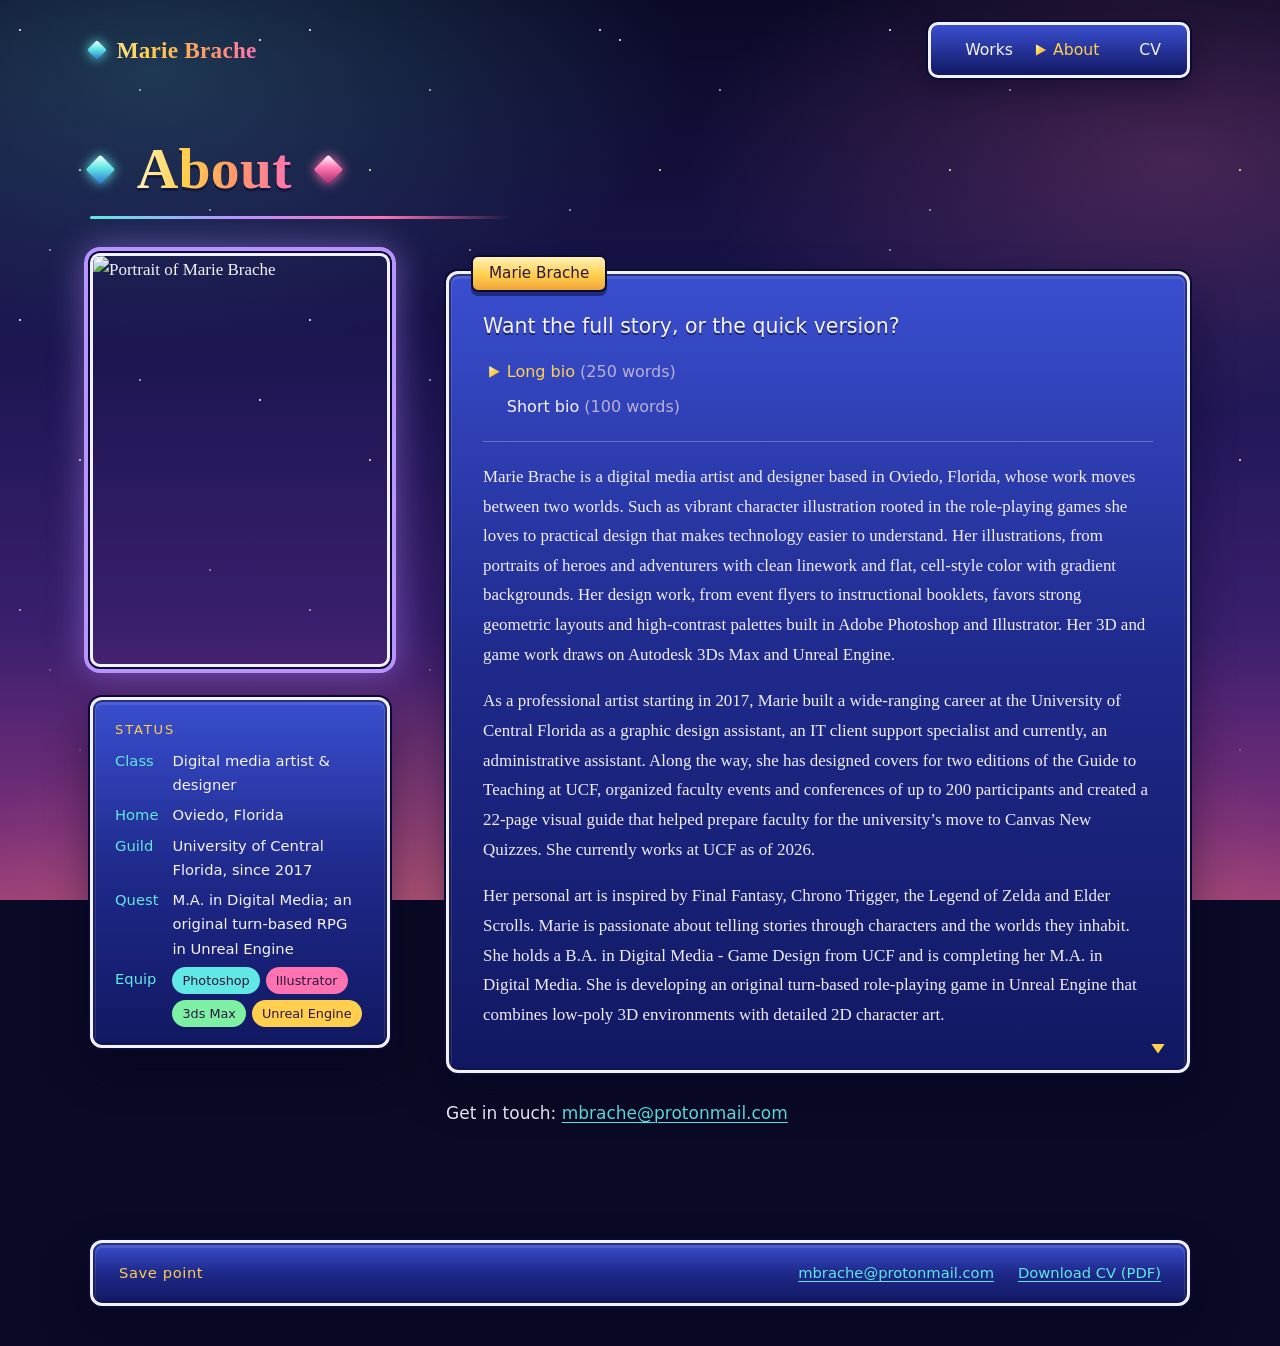
==== about.html @ 6e3612e5 "Redesign: colourful JRPG twilight theme Replace the plain white layout with a starry twilight sky, c" ====
<!doctype html>
<html lang="en">
<head>
<meta charset="utf-8">
<meta name="viewport" content="width=device-width, initial-scale=1">
<title>About | Marie Brache</title>
<meta name="description" content="Biography of Marie Brache, digital media artist and designer.">
<meta name="author" content="Marie Brache">
<link rel="icon" href="data:image/svg+xml,%3Csvg xmlns='http://www.w3.org/2000/svg' viewBox='0 0 32 32'%3E%3Crect width='32' height='32' rx='7' fill='%23008080'/%3E%3Cpath d='M11 8l13 8-13 8z' fill='%23e8bb3f'/%3E%3C/svg%3E">
<link rel="stylesheet" href="assets/css/style.css">
<style>
  /* About page: RPG dialogue window with a long / short bio menu */
  .about { align-items: start; }
  .dialogue.about-window { width: 100%; margin: 18px 0 0; padding: 30px 34px 40px; }
  .about-window .line { margin: 6px 0 14px; }
  .bio-choices { list-style: none; margin: 0; padding: 0 0 0 1.4em; display: grid; gap: 6px; }
  .bio-choices button {
    font-family: var(--sans); font-weight: 500; font-size: 1rem; line-height: 1.5;
    color: #f6f3ff; background: none; border: 0; padding: 2px 0; cursor: pointer; text-align: left;
  }
  .bio-choices button .wc { font-weight: 400; color: #b9b1d6; }
  .bio-choices button:hover,
  .bio-choices button:focus-visible,
  .bio-choices button[aria-pressed="true"] { color: var(--gold); }
  .bio-choices button:focus-visible { outline: 2px solid var(--gold); outline-offset: 4px; }
  .bio-text {
    margin-top: 20px; padding-top: 20px;
    border-top: 1px solid rgba(241, 237, 251, 0.28);
    font-family: var(--serif); font-size: 1.06rem; line-height: 1.75; color: #f1edfb;
  }
  .bio-text p { margin: 0 0 1em; }
  .bio-text p:last-child { margin-bottom: 0; }
  .bio-text[hidden] { display: none; }
  .bio-text.show { animation: bio-in 0.3s ease; }
  @keyframes bio-in { from { opacity: 0; transform: translateY(4px); } to { opacity: 1; transform: none; } }
  .about .contact-line { margin-top: 26px; }
  @media (max-width: 560px) {
    .dialogue.about-window { padding: 28px 20px 38px; }
    .bio-text { font-size: 1rem; }
  }
  @media (prefers-reduced-motion: reduce) { .bio-text.show { animation: none; } }
</style>
</head>
<body>
<a class="skip" href="#main">Skip to content</a>
<header class="site-header">
  <a class="wordmark" href="index.html">Marie Brache</a>
  <nav class="menu" aria-label="Main">
    <a class="cursor-item" href="works.html">Works</a>
    <a class="cursor-item" href="about.html" aria-current="page">About</a>
    <a class="cursor-item" href="cv.html">CV</a>
  </nav>
</header>
<main id="main">
<div class="page-title">
  <h1><span class="t">About</span></h1>
</div>
<div class="wrap">
  <div class="about">
    <div class="portrait"><img src="assets/img/marie-brache.jpg" width="624" height="865" alt="Portrait of Marie Brache">
      <section class="window status" aria-labelledby="status-h">
        <h2 id="status-h">Status</h2>
        <dl>
          <dt>Class</dt><dd>Digital media artist &amp; designer</dd>
          <dt>Home</dt><dd>Oviedo, Florida</dd>
          <dt>Guild</dt><dd>University of Central Florida, since 2017</dd>
          <dt>Quest</dt><dd>M.A. in Digital Media; an original turn-based RPG in Unreal Engine</dd>
          <dt>Equip</dt><dd><ul class="equip"><li>Photoshop</li><li>Illustrator</li><li>3ds Max</li><li>Unreal Engine</li></ul></dd>
        </dl>
      </section>
    </div>
    <div>
      <section class="dialogue about-window" aria-label="Biography">
        <p class="speaker">Marie Brache</p>
        <p class="line">Want the full story, or the quick version?</p>
        <ul class="bio-choices">
          <li><button type="button" class="cursor-item" data-bio="long" aria-controls="bio-long" aria-pressed="true">Long bio <span class="wc">(250 words)</span></button></li>
          <li><button type="button" class="cursor-item" data-bio="short" aria-controls="bio-short" aria-pressed="false">Short bio <span class="wc">(100 words)</span></button></li>
        </ul>

        <div class="bio-text" id="bio-long">
          <h2 class="visually-hidden">Long bio</h2>
          <p>Marie Brache is a digital media artist and designer based in Oviedo, Florida, whose work moves between two worlds. Such as vibrant character illustration rooted in the role-playing games she loves to practical design that makes technology easier to understand. Her illustrations, from portraits of heroes and adventurers with clean linework and flat, cell-style color with gradient backgrounds. Her design work, from event flyers to instructional booklets, favors strong geometric layouts and high-contrast palettes built in Adobe Photoshop and Illustrator. Her 3D and game work draws on Autodesk 3Ds Max and Unreal Engine.</p>
          <p>As a professional artist starting in 2017, Marie built a wide-ranging career at the University of Central Florida as a graphic design assistant, an IT client support specialist and currently, an administrative assistant. Along the way, she has designed covers for two editions of the Guide to Teaching at UCF, organized faculty events and conferences of up to 200 participants and created a 22-page visual guide that helped prepare faculty for the university’s move to Canvas New Quizzes. She currently works at UCF as of 2026.</p>
          <p>Her personal art is inspired by Final Fantasy, Chrono Trigger, the Legend of Zelda and Elder Scrolls. Marie is passionate about telling stories through characters and the worlds they inhabit. She holds a B.A. in Digital Media - Game Design from UCF and is completing her M.A. in Digital Media. She is developing an original turn-based role-playing game in Unreal Engine that combines low-poly 3D environments with detailed 2D character art.</p>
        </div>

        <div class="bio-text" id="bio-short">
          <h2 class="visually-hidden">Short bio</h2>
          <p>Marie Brache is a digital media artist and designer based in Oviedo, Florida, who creates vibrant character illustration inspired by classic role-playing games like Final Fantasy and Chrono Trigger, alongside bold, practical design that makes technology easier to understand. Since 2017 she has worked at the University of Central Florida in design, IT support and administration, creating book covers, event flyers and a 22-page faculty guide to Canvas New Quizzes. She holds a B.A. in Digital Media: Game Design from UCF, is currently completing her M.A. in Digital Media, and is developing her own turn-based role-playing game in Unreal Engine.</p>
        </div>

        <span class="more" aria-hidden="true"></span>
      </section>
      <p class="contact-line">Get in touch: <a href="mailto:mbrache@protonmail.com">mbrache@protonmail.com</a></p>
    </div>
  </div>
</div>
</main>
<footer class="site-footer">
  <nav aria-label="Contact">
    <a href="mailto:mbrache@protonmail.com">mbrache@protonmail.com</a>
    <a href="Marie_Brache_CV.pdf">Download CV (PDF)</a>
  </nav>
</footer>
<script>
  /* Pick a bio: the gold cursor moves to the choice and that bio appears in the window.
     Without JavaScript, both bios simply show one after the other. */
  (function () {
    var buttons = document.querySelectorAll("[data-bio]");
    var panels = { long: document.getElementById("bio-long"), short: document.getElementById("bio-short") };
    function show(which, animate) {
      for (var i = 0; i < buttons.length; i++) {
        buttons[i].setAttribute("aria-pressed", String(buttons[i].getAttribute("data-bio") === which));
      }
      for (var key in panels) {
        panels[key].hidden = key !== which;
        panels[key].classList.remove("show");
      }
      if (animate) { void panels[which].offsetWidth; panels[which].classList.add("show"); }
    }
    for (var i = 0; i < buttons.length; i++) {
      buttons[i].addEventListener("click", function () {
        var which = this.getAttribute("data-bio");
        show(which, true);
        if (history.replaceState) history.replaceState(null, "", which === "short" ? "#short" : location.pathname);
      });
    }
    show(location.hash === "#short" ? "short" : "long", false);
  })();
</script>
</body>
</html>
---- assets/css/style.css ----
/* Marie Brache — portfolio styles
   Look: a JRPG world map at twilight. Content sits in classic blue menu
   windows with a white bevelled frame; jewel-tone accents (gold, crystal
   cyan, rose, mint, violet) mark menus, categories and section banners. */

@font-face { font-family: "Lora"; src: url(../fonts/Lora-400.woff) format("woff"); font-weight: 400; font-style: normal; font-display: swap; }
@font-face { font-family: "Lora"; src: url(../fonts/Lora-600.woff) format("woff"); font-weight: 600; font-style: normal; font-display: swap; }
@font-face { font-family: "Lora"; src: url(../fonts/Lora-700.woff) format("woff"); font-weight: 700; font-style: normal; font-display: swap; }
@font-face { font-family: "Lora"; src: url(../fonts/Lora-Italic-400.woff) format("woff"); font-weight: 400; font-style: italic; font-display: swap; }
@font-face { font-family: "Lora"; src: url(../fonts/Lora-Italic-600.woff) format("woff"); font-weight: 600; font-style: italic; font-display: swap; }
@font-face { font-family: "Poppins"; src: url(../fonts/Poppins-Regular.woff) format("woff"); font-weight: 400; font-display: swap; }
@font-face { font-family: "Poppins"; src: url(../fonts/Poppins-Medium.woff) format("woff"); font-weight: 500; font-display: swap; }

:root {
  /* sky */
  --sky-0: #0a0926;
  --sky-1: #1b1550;
  --sky-2: #3a1f6e;
  --sky-3: #7a2f78;
  --dusk:  #e0607e;
  /* menu window */
  --win-1: #3a4fd0;
  --win-2: #1f2a8c;
  --win-3: #111862;
  --frame: #f3f0ff;
  --frame-dark: #080b33;
  /* text on dark */
  --ink: #f6f3ff;
  --muted: #c3bfee;
  --line: rgba(243, 240, 255, 0.22);
  /* jewel accents */
  --gold: #ffcf4d;
  --gold-deep: #f0a53a;
  --cyan: #62e8e4;
  --rose: #ff73b0;
  --mint: #7ef0a4;
  --violet: #b993ff;
  --coral: #ff9a66;
  /* legacy names still used by page styles */
  --night-1: var(--win-1);
  --night-2: var(--win-3);
  --paper: var(--sky-0);
  --wash: rgba(10, 12, 50, 0.55);

  --serif: "Lora", Georgia, serif;
  --sans: "Poppins", "Segoe UI", system-ui, sans-serif;
  --wrap: 1180px;
  --gutter: clamp(16px, 4vw, 40px);
  --radius: 12px;
}

* { box-sizing: border-box; }
html { -webkit-text-size-adjust: 100%; background: var(--sky-0); }
body {
  margin: 0;
  min-height: 100vh;
  background: transparent; /* sky lives on html + the fixed layers below */
  color: var(--ink);
  font-family: var(--serif);
  font-size: 1.0625rem;
  line-height: 1.65;
  position: relative;
  overflow-x: hidden;
}

/* ---------- twilight sky (fixed layer, works on mobile too) ---------- */
body::before,
body::after {
  content: "";
  position: fixed; inset: 0; z-index: -2;
  pointer-events: none;
}
body::before {
  background:
    radial-gradient(60% 45% at 12% 8%, rgba(98, 232, 228, 0.20), transparent 70%),
    radial-gradient(55% 40% at 92% 18%, rgba(255, 115, 176, 0.22), transparent 70%),
    radial-gradient(90% 55% at 50% 112%, rgba(255, 154, 102, 0.40), transparent 70%),
    linear-gradient(180deg, var(--sky-0) 0%, var(--sky-1) 38%, var(--sky-2) 70%, var(--sky-3) 92%, var(--dusk) 120%);
}
/* stars: three tiled layers of tiny dots at different densities */
body::after {
  z-index: -1;
  background-image:
    radial-gradient(1.4px 1.4px at 20px 30px, #fff 60%, transparent 100%),
    radial-gradient(1px 1px at 140px 90px, #fff 60%, transparent 100%),
    radial-gradient(1.6px 1.6px at 80px 170px, #ffe9a8 60%, transparent 100%),
    radial-gradient(1px 1px at 210px 210px, #cfeeff 60%, transparent 100%),
    radial-gradient(1.2px 1.2px at 260px 40px, #fff 60%, transparent 100%),
    radial-gradient(1px 1px at 50px 250px, #ffd1e8 60%, transparent 100%);
  background-size: 290px 290px, 290px 290px, 290px 290px, 360px 360px, 360px 360px, 420px 420px;
  opacity: 0.75;
  -webkit-mask-image: linear-gradient(180deg, #000 0%, #000 55%, transparent 95%);
          mask-image: linear-gradient(180deg, #000 0%, #000 55%, transparent 95%);
  animation: twinkle 6s ease-in-out infinite alternate;
}
@keyframes twinkle { from { opacity: 0.55; } to { opacity: 0.9; } }

img { max-width: 100%; height: auto; display: block; }
a { color: var(--cyan); text-underline-offset: 0.18em; text-decoration-thickness: 1px; }
a:hover { color: var(--gold); text-decoration-thickness: 2px; }
:focus-visible { outline: 3px solid var(--gold); outline-offset: 3px; border-radius: 2px; }
h1, h2, h3 { font-family: var(--serif); font-weight: 700; line-height: 1.15; margin: 0; color: var(--ink); }
p { margin: 0 0 1em; }
::selection { background: var(--rose); color: var(--sky-0); }

.wrap { max-width: var(--wrap); margin: 0 auto; padding: 0 var(--gutter); }
.skip { position: absolute; left: -9999px; top: 0; background: var(--gold); color: var(--sky-0); padding: 8px 14px; z-index: 10; }
.skip:focus { left: 8px; top: 8px; }
.visually-hidden { position: absolute; width: 1px; height: 1px; overflow: hidden; clip: rect(0 0 0 0); white-space: nowrap; }

/* ---------- the menu window (shared look) ---------- */
.window,
.dialogue,
.viewer .stage,
.info,
.cv,
.site-footer {
  position: relative;
  color: var(--ink);
  background: linear-gradient(180deg, var(--win-1) 0%, var(--win-2) 48%, var(--win-3) 100%);
  border: 3px solid var(--frame);
  border-radius: var(--radius);
  box-shadow:
    0 0 0 2px var(--frame-dark),
    inset 0 0 0 2px rgba(8, 11, 51, 0.55),
    inset 0 2px 0 3px rgba(255, 255, 255, 0.10),
    0 20px 44px rgba(5, 4, 30, 0.45);
}

/* ---------- RPG menu cursor (the site's recurring mark) ---------- */
.cursor-item { position: relative; }
.cursor-item::before {
  content: "";
  position: absolute; left: -1.1em; top: 50%;
  width: 0.66em; height: 0.74em;
  transform: translateY(-50%);
  background: linear-gradient(135deg, #fff6c9, var(--gold) 45%, var(--gold-deep));
  clip-path: polygon(0 0, 100% 50%, 0 100%);
  filter: drop-shadow(0 0 4px rgba(255, 207, 77, 0.7));
  opacity: 0;
}
.cursor-item:hover::before,
.cursor-item:focus-visible::before,
.cursor-item[aria-current="page"]::before,
.cursor-item[aria-pressed="true"]::before { opacity: 1; animation: point 0.9s ease-in-out infinite; }
@keyframes point { 50% { transform: translate(-3px, -50%); } }

/* little crystal used as an ornament */
.gem {
  display: inline-block; width: 0.62em; height: 0.62em; flex: none;
  background: linear-gradient(135deg, #fff 0%, var(--c, var(--cyan)) 40%, color-mix(in srgb, var(--c, var(--cyan)) 55%, #1b1550) 100%);
  transform: rotate(45deg);
  box-shadow: 0 0 10px var(--c, var(--cyan));
  border-radius: 2px;
}

/* ---------- header ---------- */
.site-header {
  display: flex; align-items: center; justify-content: space-between; gap: 18px 24px; flex-wrap: wrap;
  max-width: var(--wrap); margin: 0 auto; padding: 22px var(--gutter);
}
.wordmark {
  display: inline-flex; align-items: center; gap: 0.55em;
  font-family: var(--serif); font-weight: 700; font-size: 1.45rem;
  text-decoration: none; letter-spacing: 0.01em;
  color: var(--gold);
}
.wordmark::before {
  content: ""; width: 0.6em; height: 0.6em; transform: rotate(45deg); border-radius: 2px;
  background: linear-gradient(135deg, #fff, var(--cyan) 45%, #2a6fd0);
  box-shadow: 0 0 12px var(--cyan);
}
.wordmark:hover { color: var(--gold); }
@supports ((-webkit-background-clip: text) or (background-clip: text)) {
  .wordmark { background-image: linear-gradient(90deg, #fff1b8, var(--gold) 35%, var(--coral) 70%, var(--rose)); }
  .wordmark { -webkit-background-clip: text; background-clip: text; color: transparent; }
  .wordmark:hover { color: transparent; }
}
.menu {
  display: flex; gap: clamp(26px, 4vw, 40px);
  font-family: var(--sans); font-weight: 500; font-size: 0.98rem;
  padding: 10px 26px 10px 34px;
  background: linear-gradient(180deg, var(--win-1), var(--win-3));
  border: 3px solid var(--frame); border-radius: 10px;
  box-shadow: 0 0 0 2px var(--frame-dark), 0 10px 24px rgba(5, 4, 30, 0.35);
}
.menu a { color: var(--ink); text-decoration: none; padding: 2px 0; }
.menu a:hover { color: var(--gold); }
.menu a[aria-current="page"] { color: var(--gold); }

/* ---------- home hero: party lineup + dialogue window ---------- */
.hero { max-width: var(--wrap); margin: 6px auto 0; padding: 0 var(--gutter); }
.party {
  display: grid; grid-template-columns: repeat(6, 1fr); gap: 8px;
  height: clamp(300px, 46vw, 520px);
  padding: 8px; border-radius: 14px;
  background: linear-gradient(180deg, var(--win-1), var(--win-3));
  border: 3px solid var(--frame);
  box-shadow: 0 0 0 2px var(--frame-dark), 0 24px 50px rgba(5, 4, 30, 0.5);
}
.party img {
  width: 100%; height: 100%; object-fit: cover; object-position: 50% 12%;
  border-radius: 6px;
  border-bottom: 5px solid var(--c);
  box-shadow: inset 0 0 0 1px rgba(255,255,255,.2);
}
/* each party member gets their own colour */
.party img:nth-child(1) { --c: var(--cyan); }
.party img:nth-child(2) { --c: var(--rose); }
.party img:nth-child(3) { --c: var(--violet); }
.party img:nth-child(4) { --c: var(--gold); }
.party img:nth-child(5) { --c: var(--mint); }
.party img:nth-child(6) { --c: var(--coral); }

.dialogue {
  width: min(820px, calc(100% - 2 * var(--gutter)));
  margin: -96px auto 0;
  padding: 28px 34px 26px;
  font-family: var(--sans);
}
.dialogue .speaker {
  position: absolute; top: -19px; left: 22px; margin: 0; font-family: var(--sans);
  background: linear-gradient(180deg, #fff1b8, var(--gold) 55%, var(--gold-deep));
  color: #2a1640;
  font-weight: 500; font-size: 0.95rem; line-height: 1;
  padding: 9px 16px; border-radius: 7px;
  border: 2px solid var(--frame-dark);
  box-shadow: 0 4px 0 rgba(8, 11, 51, 0.5);
}
.dialogue .line {
  font-family: var(--sans); font-weight: 400; color: var(--ink);
  font-size: clamp(1.05rem, 1.9vw, 1.28rem); line-height: 1.6; margin: 6px 0 18px;
  text-shadow: 0 2px 0 rgba(8, 11, 51, 0.6);
}
.dialogue .line .ch { opacity: 0; }
.dialogue .line.done .ch { opacity: 1; }
.choices { list-style: none; margin: 0; padding: 0 0 0 1.5em; display: grid; gap: 6px; }
.choices a { color: var(--ink); text-decoration: none; font-weight: 500; display: inline-block; padding: 2px 0; }
.choices a:hover, .choices a:focus-visible { color: var(--gold); outline: none; }
.choices a:focus-visible { text-decoration: underline; }
/* like a game menu, the cursor rests on the first choice until you pick another */
.choices li:first-child .cursor-item::before { opacity: 1; animation: point 0.9s ease-in-out infinite; }
.choices:hover li:first-child .cursor-item:not(:hover)::before,
.choices:focus-within li:first-child .cursor-item:not(:focus-visible)::before { opacity: 0; }
.dialogue .more {
  position: absolute; right: 22px; bottom: 16px;
  width: 14px; height: 10px; background: var(--gold);
  clip-path: polygon(0 0, 100% 0, 50% 100%);
  animation: nudge 1.1s ease-in-out infinite;
}
.js .choices { opacity: 0; transition: opacity .35s ease; }
.js .dialogue.ready .choices { opacity: 1; }
@keyframes nudge { 50% { transform: translateY(4px); } }

/* ---------- headings: gradient titles with crystal ornaments ---------- */
.section { max-width: var(--wrap); margin: 0 auto; padding: 80px var(--gutter) 0; }
.section-head { display: flex; align-items: center; justify-content: space-between; gap: 16px; margin-bottom: 28px; flex-wrap: wrap; }
.section-head h2 { font-size: clamp(1.6rem, 3vw, 2.1rem); }
.section-head a { font-family: var(--sans); font-weight: 500; font-size: 0.98rem; }

.page-title { max-width: var(--wrap); margin: 0 auto; padding: 36px var(--gutter) 0; }
.page-title h1 { font-size: clamp(2.3rem, 5.5vw, 3.6rem); letter-spacing: 0.005em; }
.page-title p { color: var(--muted); max-width: 62ch; margin-top: 12px; }

.page-title h1,
.section-head h2 {
  display: inline-flex; align-items: center; gap: 0.45em;
  color: var(--gold);
  text-shadow: 0 3px 0 rgba(8, 11, 51, 0.55);
}
.page-title h1::before,
.page-title h1::after,
.section-head h2::before {
  content: ""; width: 0.36em; height: 0.36em; flex: none; transform: rotate(45deg); border-radius: 2px;
  background: linear-gradient(135deg, #fff, var(--cyan) 45%, #2a6fd0);
  box-shadow: 0 0 12px var(--cyan);
}
.page-title h1::after { background: linear-gradient(135deg, #fff, var(--rose) 45%, #a02a6a); box-shadow: 0 0 12px var(--rose); }
@supports ((-webkit-background-clip: text) or (background-clip: text)) {
  .page-title h1 .t, .section-head h2 .t {
    background: linear-gradient(90deg, #fff1b8 0%, var(--gold) 30%, var(--coral) 62%, var(--rose) 100%);
    -webkit-background-clip: text; background-clip: text; color: transparent;
    text-shadow: none;
    filter: drop-shadow(0 3px 0 rgba(8, 11, 51, 0.55));
  }
}
/* sparkling divider under page titles */
.page-title::after {
  content: ""; display: block; height: 3px; margin-top: 14px; max-width: 420px;
  background: linear-gradient(90deg, var(--cyan), var(--violet) 35%, var(--rose) 70%, transparent);
  border-radius: 3px;
}

/* ---------- gallery ---------- */
.grid {
  display: grid; gap: 36px 28px;
  grid-template-columns: repeat(auto-fill, minmax(230px, 1fr));
}
.grid.featured { grid-template-columns: repeat(3, minmax(0, 1fr)); gap: 40px 32px; }
.card { --c: var(--cyan); display: block; text-decoration: none; color: inherit; }
.card.cat-personal { --c: var(--rose); }
.card .frame {
  position: relative;
  aspect-ratio: 4 / 5; overflow: hidden;
  background: linear-gradient(180deg, #f8f6ff, #e6e2fa);
  border: 3px solid var(--frame); border-radius: 10px;
  box-shadow: 0 0 0 2px var(--frame-dark), 0 0 0 5px color-mix(in srgb, var(--c) 70%, transparent), 0 16px 34px rgba(5, 4, 30, 0.45);
  transition: transform .3s ease, box-shadow .3s ease;
}
.card .frame img { width: 100%; height: 100%; object-fit: cover; object-position: 50% 0; transition: transform .4s ease; }
.card .frame.contain img { object-fit: contain; object-position: 50% 50%; padding: 14px; }
/* shine sweep on hover */
.card .frame::after {
  content: ""; position: absolute; inset: 0; pointer-events: none;
  background: linear-gradient(115deg, transparent 35%, rgba(255,255,255,.45) 50%, transparent 65%);
  transform: translateX(-120%); transition: transform .7s ease;
}
.card:hover .frame, .card:focus-visible .frame {
  transform: translateY(-6px);
  box-shadow: 0 0 0 2px var(--frame-dark), 0 0 0 5px var(--c), 0 0 28px 4px color-mix(in srgb, var(--c) 55%, transparent), 0 22px 40px rgba(5, 4, 30, 0.5);
}
.card:hover .frame::after { transform: translateX(120%); }
.card:hover .frame img { transform: scale(1.03); }
.card .cap { margin: 16px 0 0 1.2em; }
.card .title { font-weight: 600; line-height: 1.3; display: inline; color: var(--ink); }
.card:hover .title, .card:focus-visible .title { color: var(--gold); }
.card .meta {
  display: flex; align-items: center; gap: 0.5em; margin-top: 6px;
  font-family: var(--sans); font-size: 0.82rem; color: var(--muted);
}
.card .meta::before { content: ""; width: 0.55em; height: 0.55em; transform: rotate(45deg); background: var(--c); box-shadow: 0 0 8px var(--c); border-radius: 1px; }
.card:focus-visible { outline: none; }
.card:focus-visible .frame { outline: 3px solid var(--gold); outline-offset: 6px; }

/* ---------- single work ---------- */
.back { display: inline-block; font-family: var(--sans); font-weight: 500; font-size: 0.95rem; margin: 18px 0 0 1.2em; }
.work {
  display: grid; grid-template-columns: minmax(0, 1.45fr) minmax(0, 1fr);
  gap: clamp(28px, 4vw, 56px); align-items: start; margin-top: 22px;
}
.viewer .stage {
  display: flex; align-items: center; justify-content: center;
  padding: clamp(14px, 2.5vw, 30px); min-height: 320px;
}
.viewer .stage img {
  max-height: 78vh; width: auto; border-radius: 4px;
  box-shadow: 0 0 0 2px var(--frame), 0 10px 30px rgba(5, 4, 30, 0.55);
}
.thumbs { display: flex; flex-wrap: wrap; gap: 10px; margin-top: 16px; }
.thumbs button {
  padding: 0; border: 3px solid var(--frame); border-radius: 6px; background: #eeeaff;
  width: 68px; height: 84px; cursor: pointer; overflow: hidden; opacity: 0.7;
  box-shadow: 0 0 0 2px var(--frame-dark);
  transition: opacity .2s ease, transform .2s ease;
}
.thumbs button:hover { opacity: 1; transform: translateY(-3px); }
.thumbs button img { width: 100%; height: 100%; object-fit: cover; object-position: 50% 0; }
.thumbs button[aria-current="true"] { opacity: 1; border-color: var(--gold); box-shadow: 0 0 0 2px var(--frame-dark), 0 0 14px var(--gold); }
.info { position: sticky; top: 24px; padding: 30px 30px 26px; }
.info .kind {
  display: inline-block; font-family: var(--sans); font-weight: 500; font-size: 0.85rem;
  color: #2a1640; background: var(--c, var(--cyan)); padding: 4px 12px; border-radius: 999px; margin: 0 0 14px;
}
.info .kind.cat-personal { --c: var(--rose); }
.info h1 { font-size: clamp(1.9rem, 3.4vw, 2.5rem); letter-spacing: -0.005em; margin-bottom: 18px; color: var(--gold); text-shadow: 0 3px 0 rgba(8,11,51,.55); }
.facts { margin: 26px 0 0; border-top: 1px solid var(--line); }
.facts div { display: grid; grid-template-columns: 7.2em 1fr; gap: 12px; padding: 11px 0; border-bottom: 1px solid var(--line); }
.facts dt { font-family: var(--sans); font-weight: 500; font-size: 0.9rem; color: var(--cyan); padding-top: 2px; }
.facts dd { margin: 0; }
.pager {
  display: flex; justify-content: space-between; gap: 20px;
  margin-top: 56px; font-family: var(--sans);
}
.pager a {
  text-decoration: none; color: var(--ink); max-width: 45%;
  padding: 14px 20px; border-radius: 10px;
  background: linear-gradient(180deg, var(--win-1), var(--win-3));
  border: 3px solid var(--frame); box-shadow: 0 0 0 2px var(--frame-dark), 0 12px 26px rgba(5,4,30,.4);
  transition: transform .2s ease;
}
.pager a:hover { transform: translateY(-3px); }
.pager span { display: block; font-size: 0.82rem; color: var(--cyan); }
.pager strong { font-family: var(--serif); font-weight: 600; font-size: 1.05rem; }
.pager a:hover strong { color: var(--gold); }
.pager .next { text-align: right; margin-left: auto; }

/* ---------- about ---------- */
.about { display: grid; grid-template-columns: minmax(0, 300px) minmax(0, 1fr); gap: clamp(28px, 5vw, 56px); align-items: start; margin-top: 34px; }
.about .portrait img {
  border-radius: 10px; border: 3px solid var(--frame);
  box-shadow: 0 0 0 2px var(--frame-dark), 0 0 0 6px var(--violet), 0 0 34px 6px rgba(185, 147, 255, .45);
}
.status { margin-top: 30px; padding: 22px 22px 18px; font-family: var(--sans); font-size: 0.92rem; }
.status h2 { font-family: var(--sans); font-weight: 500; font-size: 0.82rem; letter-spacing: 0.14em; text-transform: uppercase; color: var(--gold); margin: 0 0 12px; }
.status dl { margin: 0; display: grid; grid-template-columns: auto 1fr; gap: 6px 14px; }
.status dt { color: var(--cyan); }
.status dd { margin: 0; }
.status .equip { list-style: none; margin: 0; padding: 0; display: flex; flex-wrap: wrap; gap: 6px; }
.status .equip li {
  font-size: 0.8rem; padding: 3px 10px; border-radius: 999px; color: #2a1640; background: var(--c);
}
.status .equip li:nth-child(4n+1) { --c: var(--cyan); }
.status .equip li:nth-child(4n+2) { --c: var(--rose); }
.status .equip li:nth-child(4n+3) { --c: var(--mint); }
.status .equip li:nth-child(4n+4) { --c: var(--gold); }
.contact-line { font-family: var(--sans); margin-top: 28px; }

/* ---------- CV ---------- */
.cv {
  max-width: 860px; margin: 30px 0 0;
  /* line up with the page title, keeping the side gutter on phones */
  margin-left: max(var(--gutter), calc((100% - var(--wrap)) / 2 + var(--gutter)));
  margin-right: var(--gutter);
  padding: clamp(24px, 4vw, 44px);
}
.cv > * { max-width: 760px; }
.cv-actions { font-family: var(--sans); font-weight: 500; margin: 18px 0 0; }
.cv-actions a {
  display: inline-block; text-decoration: none; color: #2a1640;
  background: linear-gradient(180deg, #fff1b8, var(--gold) 55%, var(--gold-deep));
  padding: 8px 18px; border-radius: 8px; border: 2px solid var(--frame-dark);
  box-shadow: 0 4px 0 rgba(8, 11, 51, 0.6);
}
.cv-actions a:hover { color: #2a1640; transform: translateY(-1px); }
/* section colours follow the CV PDF, brightened to read on the blue window */
.cv h2 {
  --sec: var(--cyan);
  display: flex; align-items: center; gap: 0.55em;
  font-size: 1.5rem; margin: 52px 0 14px; padding: 8px 14px 8px 12px;
  border-radius: 8px;
  background: linear-gradient(90deg, color-mix(in srgb, var(--sec) 32%, transparent), transparent 85%);
  border-left: 5px solid var(--sec);
}
.cv h2::before {
  content: ""; width: 0.42em; height: 0.42em; flex: none; transform: rotate(45deg); border-radius: 2px;
  background: linear-gradient(135deg, #fff, var(--sec)); box-shadow: 0 0 10px var(--sec);
}
.cv h2.s-edu { --sec: #3ddc5a; }
.cv h2.s-pro, .cv h2.s-per { --sec: #2fc6ff; }
.cv h2.s-game { --sec: #7cff6b; }
.cv h2.s-emp, .cv h2.s-teach, .cv h2.s-com { --sec: #ff5ce1; }
.cv h2.s-skill { --sec: #b47cff; }
.cv-head { margin-top: 0; }
.cv-head .role { font-family: var(--sans); font-weight: 500; color: var(--cyan); font-size: 1.1rem; margin: 0 0 4px; }
.cv-head .contact { font-family: var(--sans); color: var(--muted); font-size: 0.95rem; margin: 0 0 16px; }
.cv-head .intro { margin: 0 0 14px; }
.cv ul.duties { margin: 8px 0 0; padding-left: 1.2em; }
.cv ul.duties li { margin-bottom: 4px; }
.cv ul.duties li::marker { color: var(--gold); }
.cv .strip { display: flex; flex-wrap: wrap; gap: 8px; margin: 14px 0 0 1.4em; }
.cv .strip a {
  display: block; width: 58px; height: 74px; overflow: hidden; background: #eeeaff;
  border: 2px solid var(--frame); border-radius: 5px; box-shadow: 0 0 0 2px var(--frame-dark);
  transition: transform .2s ease, box-shadow .2s ease;
}
.cv .strip a:hover { transform: translateY(-3px); box-shadow: 0 0 0 2px var(--frame-dark), 0 0 12px var(--rose); }
.cv .strip img { width: 100%; height: 100%; object-fit: cover; object-position: 50% 0; }
.cv .strip a:focus-visible { outline: 3px solid var(--gold); outline-offset: 2px; }
.cv .yr { font-family: var(--sans); font-weight: 500; font-size: 0.95rem; color: var(--gold); margin: 20px 0 4px; }
.cv .entry { margin: 0 0 10px 1.4em; }
.cv .entry .org { color: var(--muted); }
.cv .entry em { font-style: italic; font-weight: 600; }
.cv .job p { margin: 8px 0 0; }
.cv dl.skills { display: grid; grid-template-columns: 12em 1fr; gap: 8px 18px; margin: 0 0 0 1.4em; }
.cv dl.skills dt { font-family: var(--sans); font-weight: 500; font-size: 0.95rem; color: var(--cyan); }
.cv dl.skills dd { margin: 0; }

/* ---------- footer: a small save-point window ---------- */
.site-footer {
  max-width: calc(var(--wrap) - 2 * var(--gutter)); margin: 96px auto 40px; padding: 18px 26px;
  width: calc(100% - 2 * var(--gutter));
  display: flex; flex-wrap: wrap; align-items: center; justify-content: space-between; gap: 12px 30px;
  font-family: var(--sans); font-size: 0.92rem; color: var(--muted);
}
.site-footer::before {
  content: "Save point"; display: inline-flex; align-items: center; gap: 0.6em;
  font-weight: 500; color: var(--gold); letter-spacing: 0.04em;
}
.site-footer p { margin: 0; }
.site-footer nav { display: flex; gap: 24px; flex-wrap: wrap; }

/* ---------- responsive ---------- */
@media (max-width: 900px) {
  .party { grid-template-columns: repeat(4, 1fr); }
  .party img:nth-child(n+5) { display: none; }
  .work { grid-template-columns: 1fr; }
  .info { position: static; }
  .about { grid-template-columns: 1fr; }
  .about .portrait { max-width: 260px; }
}
@media (max-width: 560px) {
  body { font-size: 1rem; }
  .site-header { padding-top: 16px; padding-bottom: 16px; }
  .wordmark { font-size: 1.25rem; }
  .menu { gap: 26px; font-size: 0.95rem; width: 100%; justify-content: center; padding: 8px 18px 8px 30px; }
  .grid.featured { grid-template-columns: repeat(2, minmax(0, 1fr)); gap: 30px 16px; }
  .party { grid-template-columns: repeat(3, 1fr); height: 300px; }
  .party img:nth-child(n+4) { display: none; }
  .dialogue { width: 100%; margin-top: -54px; padding: 28px 20px 22px; }
  .grid { grid-template-columns: repeat(2, minmax(0, 1fr)); gap: 30px 16px; }
  .card .cap { margin-left: 0; }
  .card .title { font-size: 0.98rem; }
  .info { padding: 24px 20px 20px; }
  .facts div { grid-template-columns: 6em 1fr; }
  .cv { padding: 22px 18px; }
  .cv h2 { font-size: 1.3rem; }
  .cv .entry, .cv dl.skills, .cv .strip { margin-left: 0.4em; }
  .cv dl.skills { grid-template-columns: 1fr; gap: 2px; }
  .cv dl.skills dd { margin-bottom: 10px; }
  .pager a { max-width: 48%; padding: 12px 14px; }
  .site-footer { flex-direction: column; align-items: flex-start; }
}
@media (prefers-reduced-motion: reduce) {
  body::after { animation: none; }
  .cursor-item::before, .cursor-item[aria-pressed="true"]::before,
  .choices li:first-child .cursor-item::before { animation: none !important; }
  .dialogue .more { animation: none; }
  .card .frame, .card .frame img, .card .frame::after, .thumbs button, .pager a, .cv .strip a { transition: none; }
  .card:hover .frame { transform: none; }
  .js .choices { transition: none; }
}
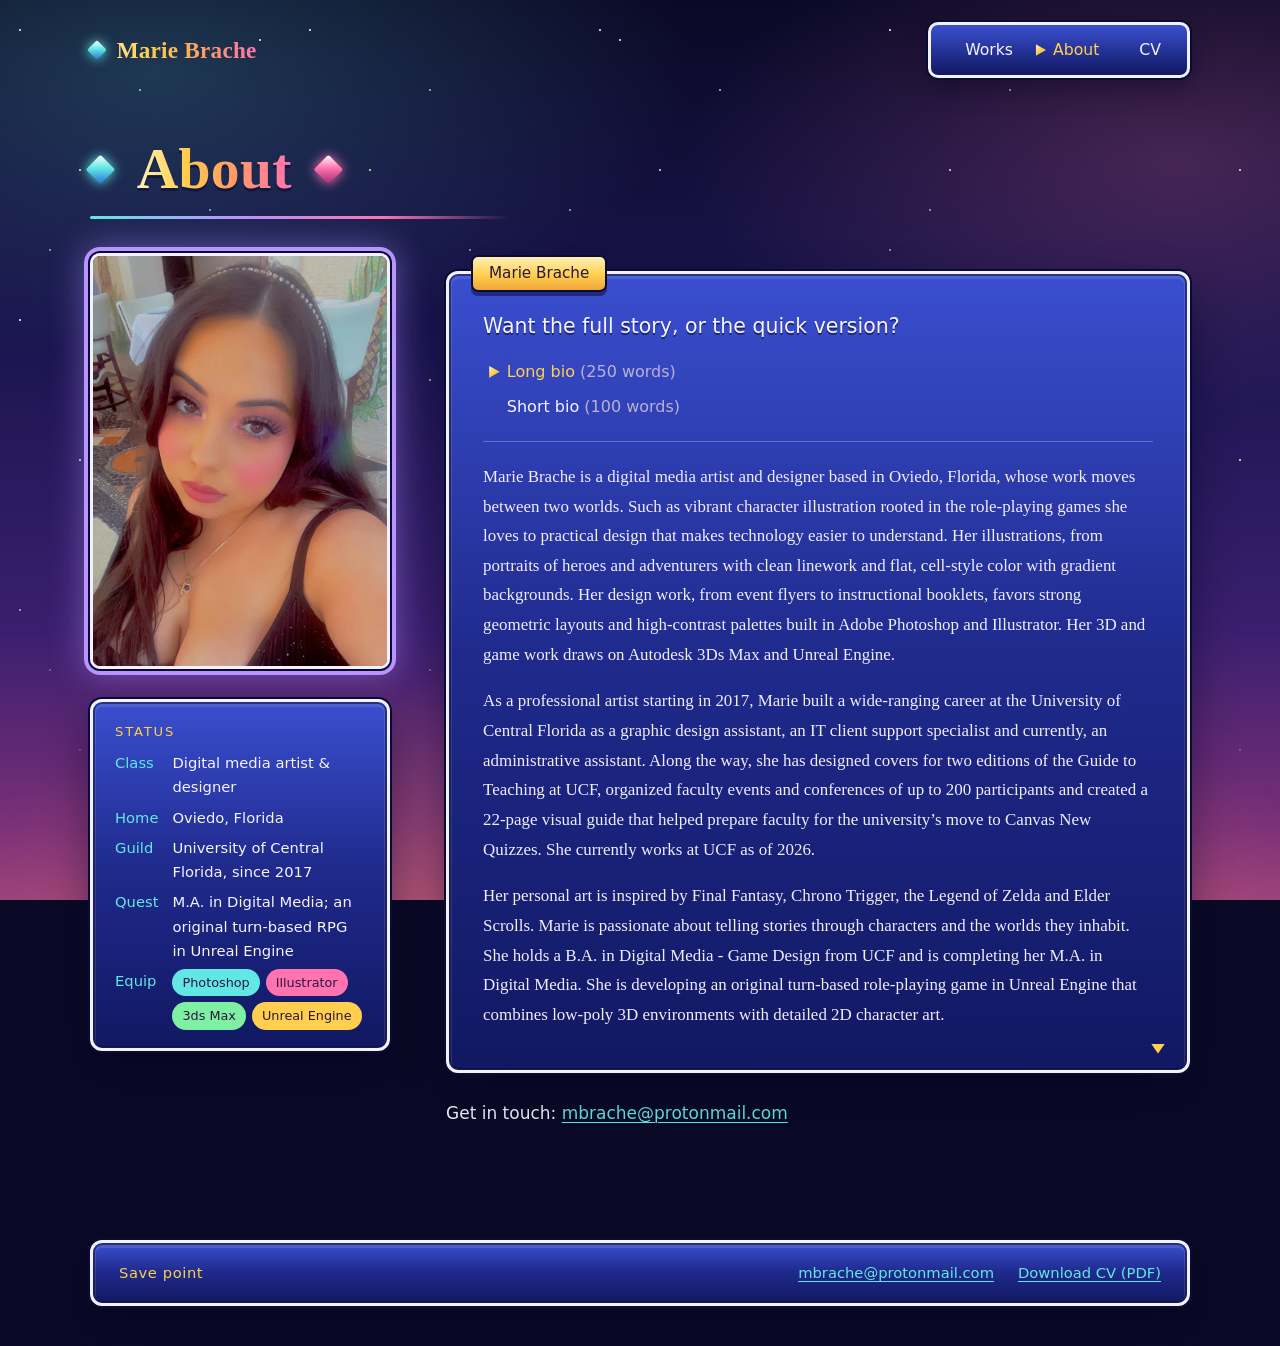
==== commit 852bcbe4: "About: new portrait photo Swap in a new portrait (resized to 720px wide, metadata stripped) and crop" ====
--- a/about.html
+++ b/about.html
@@ -57,7 +57,7 @@
 </div>
 <div class="wrap">
   <div class="about">
-    <div class="portrait"><img src="assets/img/marie-brache.jpg" width="624" height="865" alt="Portrait of Marie Brache">
+    <div class="portrait"><img src="assets/img/marie-brache.jpg" width="720" height="1310" alt="Portrait of Marie Brache">
       <section class="window status" aria-labelledby="status-h">
         <h2 id="status-h">Status</h2>
         <dl>
--- a/assets/css/style.css
+++ b/assets/css/style.css
@@ -387,6 +387,8 @@
 /* ---------- about ---------- */
 .about { display: grid; grid-template-columns: minmax(0, 300px) minmax(0, 1fr); gap: clamp(28px, 5vw, 56px); align-items: start; margin-top: 34px; }
 .about .portrait img {
+  /* show the photo as a head-and-shoulders portrait */
+  width: 100%; aspect-ratio: 624 / 865; object-fit: cover; object-position: 50% 6%;
   border-radius: 10px; border: 3px solid var(--frame);
   box-shadow: 0 0 0 2px var(--frame-dark), 0 0 0 6px var(--violet), 0 0 34px 6px rgba(185, 147, 255, .45);
 }
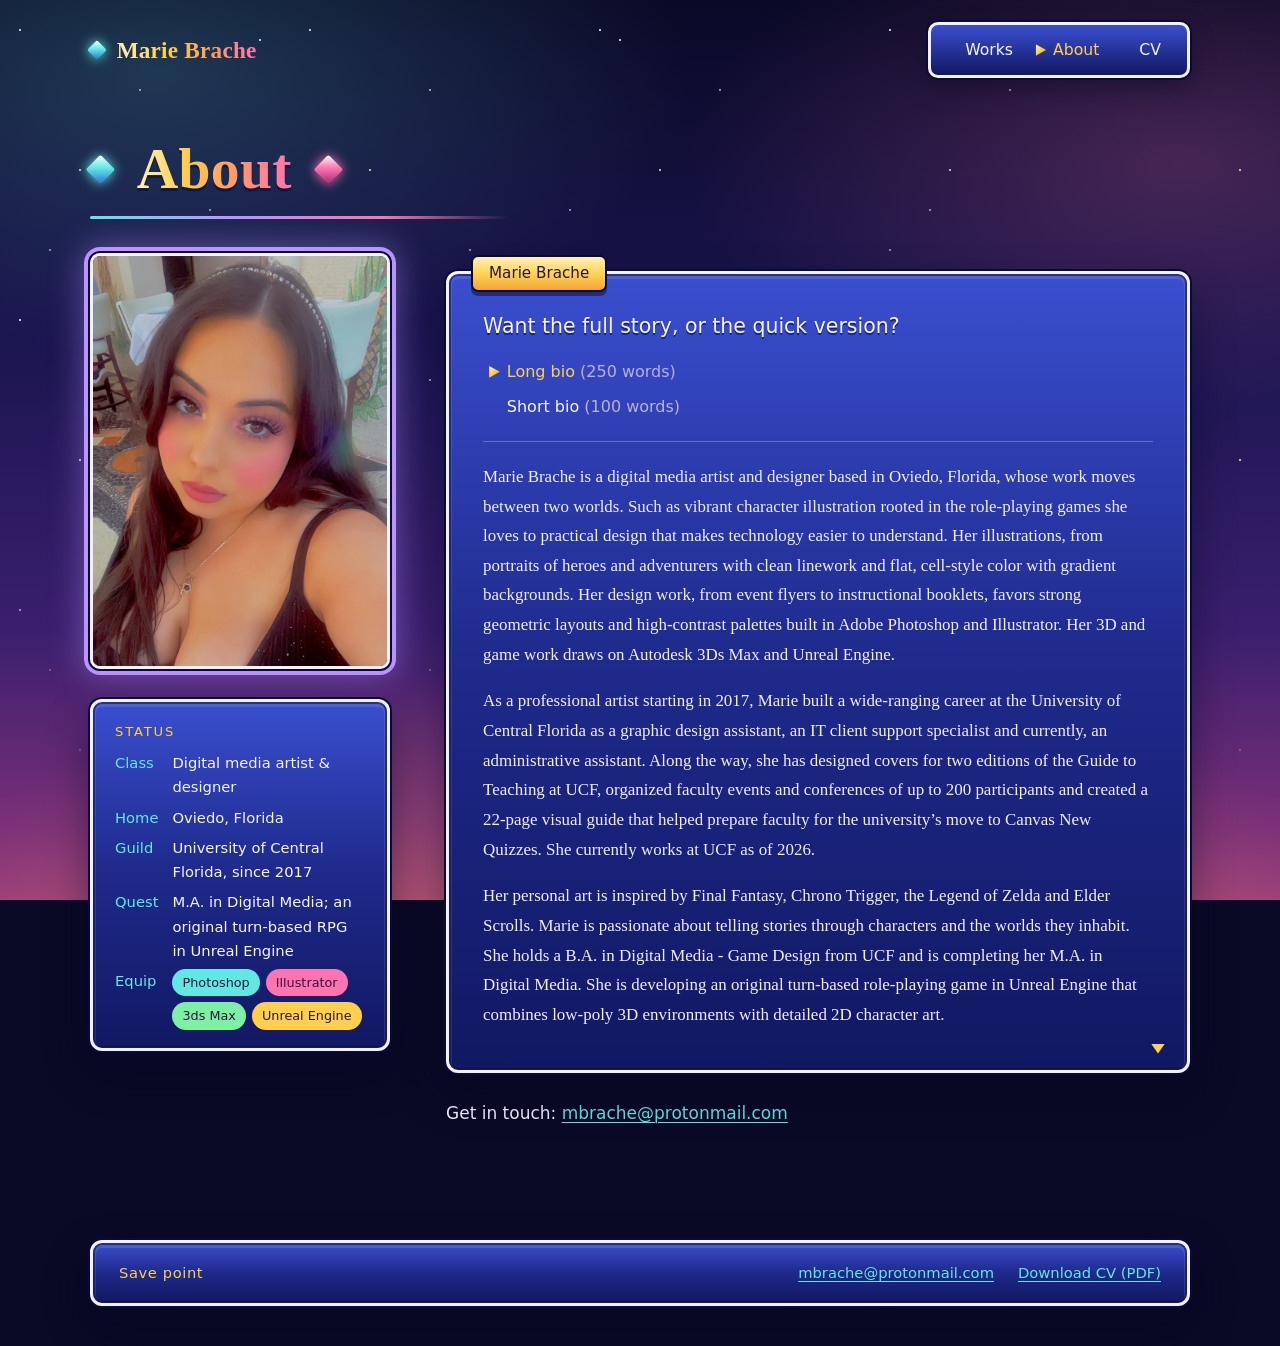
==== commit c3fbdf72: "Fix clipped glow on the wordmark gem The gradient text effect (background-clip: text) was on the who" ====
--- a/about.html
+++ b/about.html
@@ -44,7 +44,7 @@
 <body>
 <a class="skip" href="#main">Skip to content</a>
 <header class="site-header">
-  <a class="wordmark" href="index.html">Marie Brache</a>
+  <a class="wordmark" href="index.html"><span class="t">Marie Brache</span></a>
   <nav class="menu" aria-label="Main">
     <a class="cursor-item" href="works.html">Works</a>
     <a class="cursor-item" href="about.html" aria-current="page">About</a>
--- a/assets/css/style.css
+++ b/assets/css/style.css
@@ -171,10 +171,13 @@
   box-shadow: 0 0 12px var(--cyan);
 }
 .wordmark:hover { color: var(--gold); }
+/* gradient goes on the text span only: clipping the whole link to its text
+   would also clip the gem's glow where it spills past the link's edge */
 @supports ((-webkit-background-clip: text) or (background-clip: text)) {
-  .wordmark { background-image: linear-gradient(90deg, #fff1b8, var(--gold) 35%, var(--coral) 70%, var(--rose)); }
-  .wordmark { -webkit-background-clip: text; background-clip: text; color: transparent; }
-  .wordmark:hover { color: transparent; }
+  .wordmark .t {
+    background-image: linear-gradient(90deg, #fff1b8, var(--gold) 35%, var(--coral) 70%, var(--rose));
+    -webkit-background-clip: text; background-clip: text; color: transparent;
+  }
 }
 .menu {
   display: flex; gap: clamp(26px, 4vw, 40px);
